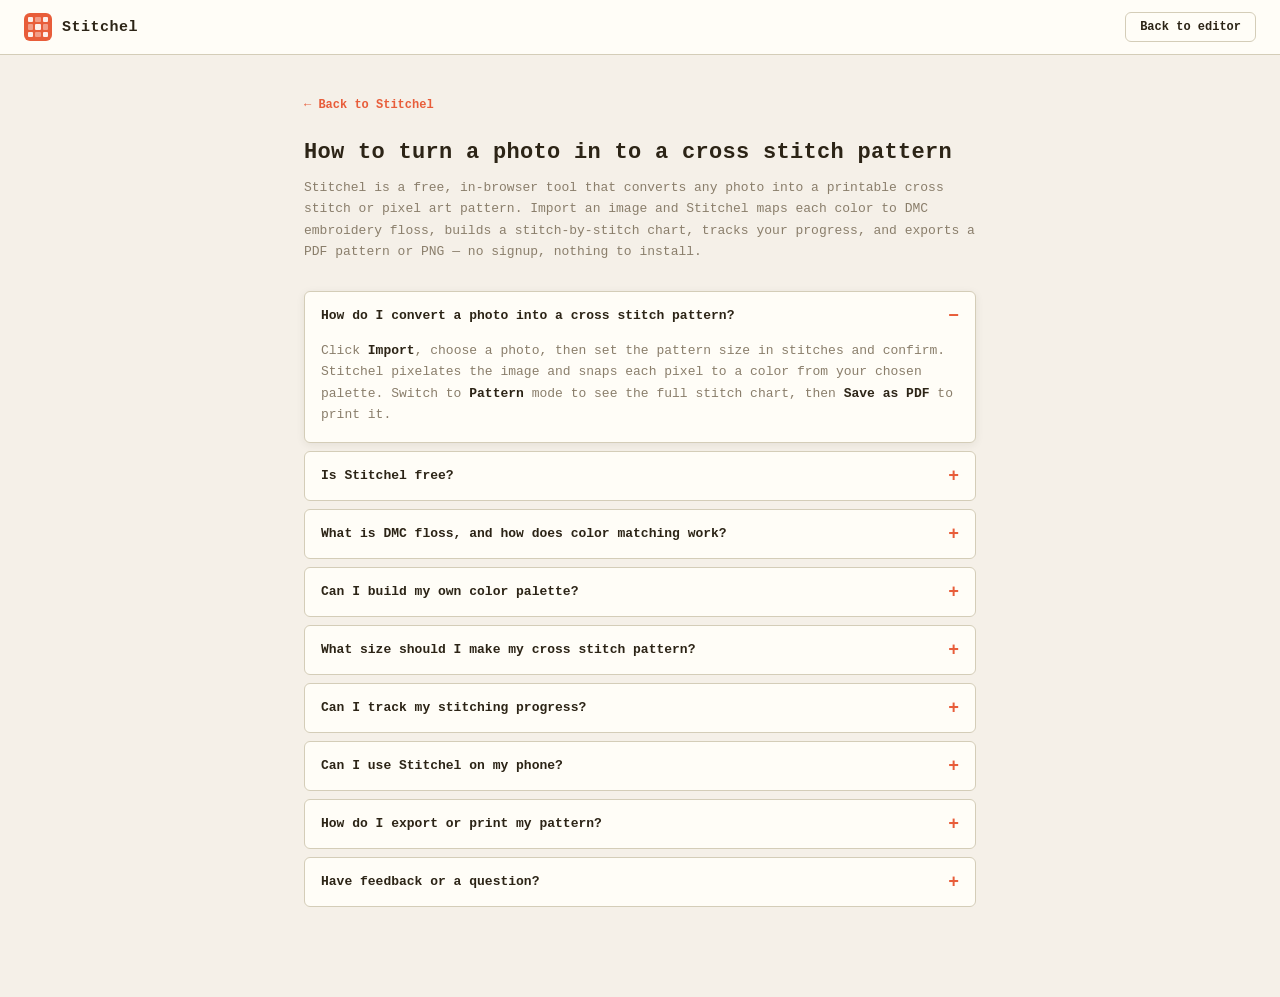
==== faq.html @ 091bf695 "add faq" ====
<!DOCTYPE html>
<html lang="en">
<head>
<meta charset="UTF-8">
<meta name="viewport" content="width=device-width, initial-scale=1.0">
<title>Stitchel FAQ — How to Turn a Photo into a Cross Stitch Pattern</title>
<meta name="description" content="Frequently asked questions about Stitchel, the free tool that turns any photo into a printable cross stitch or pixel art pattern mapped to DMC floss. Learn how to import, size, and export your pattern.">
<link rel="canonical" href="https://stitchel.github.io/Stitchel/faq.html">
<meta property="og:title" content="Stitchel FAQ — Photo to Cross Stitch Pattern Maker">
<meta property="og:description" content="How to turn a photo into a printable cross stitch pattern with Stitchel. Free, no signup, in-browser.">
<meta property="og:type" content="website">
<meta property="og:url" content="https://stitchel.github.io/Stitchel/faq.html">
<link rel="icon" href="favicon.svg" type="image/svg+xml">
<link rel="stylesheet" href="css/styles.css?v=16">
<style>
  /* Page-specific: FAQ is a normal scrolling document, not the full-viewport app */
  body { height: auto; min-height: 100vh; overflow: auto; }
  .faq-wrap { max-width: 720px; margin: 0 auto; padding: 40px 24px 72px; }
  .faq-back { display: inline-flex; align-items: center; gap: 6px; color: var(--accent); text-decoration: none; font-size: 12px; font-weight: 700; margin-bottom: 28px; }
  .faq-back:hover { color: var(--accent-hover); }
  .header-actions .btn { text-decoration: none; }
  .faq-title { font-size: 22px; font-weight: 700; color: var(--text); margin-bottom: 12px; letter-spacing: 0.3px; }
  .faq-intro { color: var(--text-muted); line-height: 1.65; font-size: 13px; margin-bottom: 28px; }
  .faq-item { border: 1px solid var(--border); border-radius: var(--radius-sm); background: var(--surface); margin-bottom: 8px; overflow: hidden; }
  .faq-item summary { cursor: pointer; padding: 14px 16px; font-size: 13px; font-weight: 700; color: var(--text); list-style: none; display: flex; justify-content: space-between; align-items: center; gap: 12px; }
  .faq-item summary::-webkit-details-marker { display: none; }
  .faq-item summary::after { content: "+"; color: var(--accent); font-size: 18px; font-weight: 700; flex-shrink: 0; }
  .faq-item[open] summary::after { content: "−"; }
  .faq-item[open] { box-shadow: var(--shadow); }
  .faq-answer { padding: 0 16px 16px; color: var(--text-muted); line-height: 1.65; font-size: 13px; }
  .faq-answer strong { color: var(--text); font-weight: 700; }
</style>
</head>
<body>
<header>
  <div class="logo">
    <div class="logo-icon"><span></span><span></span><span></span><span></span><span></span><span></span><span></span><span></span><span></span></div>
    Stitchel
  </div>
  <div class="header-actions">
    <a class="btn" href="index.html">Back to editor</a>
  </div>
</header>

<main class="faq-wrap">
  <a class="faq-back" href="index.html">← Back to Stitchel</a>
  <h1 class="faq-title">How to turn a photo in to a cross stitch pattern</h1>
  <p class="faq-intro">
    Stitchel is a free, in-browser tool that converts any photo into a printable cross
    stitch or pixel art pattern. Import an image and Stitchel maps each color to DMC
    embroidery floss, builds a stitch-by-stitch chart, tracks your progress, and exports
    a PDF pattern or PNG — no signup, nothing to install.
  </p>

  <details class="faq-item" open>
    <summary>How do I convert a photo into a cross stitch pattern?</summary>
    <div class="faq-answer">
      Click <strong>Import</strong>, choose a photo, then set the pattern size in stitches
      and confirm. Stitchel pixelates the image and snaps each pixel to a color from your
      chosen palette. Switch to <strong>Pattern</strong> mode to see the full stitch chart,
      then <strong>Save as PDF</strong> to print it.
    </div>
  </details>

  <details class="faq-item">
    <summary>Is Stitchel free?</summary>
    <div class="faq-answer">
      Yes. Stitchel is completely free with no account or signup required. It runs entirely
      in your browser, so your photos never leave your device.
    </div>
  </details>

  <details class="faq-item">
    <summary>What is DMC floss, and how does color matching work?</summary>
    <div class="faq-answer">
      DMC is the most widely used brand of cross stitch embroidery thread, with each shade
      identified by a number. Pick the <strong>DMC Thread</strong> palette and Stitchel
      matches every color in your image to the closest real DMC floss number, so you can buy
      the exact threads your pattern needs.
    </div>
  </details>

  <details class="faq-item">
    <summary>Can I build my own color palette?</summary>
    <div class="faq-answer">
      Yes. Click the <strong>+</strong> next to the palette selector to create a custom
      palette. Add colors by DMC number or hex code, name the palette, and reuse it across
      projects.
    </div>
  </details>

  <details class="faq-item">
    <summary>What size should I make my cross stitch pattern?</summary>
    <div class="faq-answer">
      Size is measured in stitches. Smaller patterns (around 32×32) stitch up quickly and
      suit simple images; larger patterns (100×100 or more) capture more detail but take
      longer. You can set any size between 16 and 600 stitches on import.
    </div>
  </details>

  <details class="faq-item">
    <summary>Can I track my stitching progress?</summary>
    <div class="faq-answer">
      Yes. In Pattern mode, the built-in <strong>Stitch Tracker</strong> lets you mark
      stitches complete and shows how many remain, so you can pick up where you left off.
    </div>
  </details>

  <details class="faq-item">
    <summary>Can I use Stitchel on my phone?</summary>
    <div class="faq-answer">
      Yes — Stitchel works on mobile for importing a photo and previewing your pattern.
      For the full editor with drawing tools, a computer works best.
    </div>
  </details>

  <details class="faq-item">
    <summary>How do I export or print my pattern?</summary>
    <div class="faq-answer">
      Use <strong>Pattern</strong> then <strong>Save as PDF</strong> for a printable chart
      with a color-to-DMC key, or <strong>PNG</strong> to export the pixel art as an image.
    </div>
  </details>

  <details class="faq-item">
  <summary>Have feedback or a question?</summary>
  <div class="faq-answer">
    We'd love to hear it. Whether you've found a bug, want to request a feature, or
    just have a question about how something works, send it our way through the
    <strong><a href="https://docs.google.com/forms/d/e/1FAIpQLSe4hf3BldM_hMr7b-TSUjwblDpYzKGfjF9lZdkdd1wYcKbIjg/viewform?usp=send_form" target="_blank" rel="noopener noreferrer">feedback form</a></strong>.
    It's the fastest way to reach us.
  </div>
</details>


</main>
</body>
</html>
---- css/styles.css ----
:root {
  --bg: #F5F0E8;
  --surface: #FFFDF7;
  --surface-alt: #EDE8DD;
  --border: #D4CDB8;
  --text: #2C2416;
  --text-muted: #8A7E6B;
  --accent: #E85D3A;
  --accent-hover: #D04A28;
  --accent-soft: #FFF0EC;
  --tool-active: #E85D3A;
  --tool-bg: #F5F0E8;
  --shadow: 0 2px 8px rgba(44,36,22,0.08);
  --shadow-lg: 0 4px 20px rgba(44,36,22,0.12);
  --radius: 10px;
  --radius-sm: 6px;
}

* { margin: 0; padding: 0; box-sizing: border-box; }

body {
  font-family: 'SF Mono', 'Fira Code', 'Consolas', monospace;
  background: var(--bg);
  color: var(--text);
  height: 100vh;
  overflow: hidden;
  display: flex;
  flex-direction: column;
}

header {
  display: flex;
  align-items: center;
  justify-content: space-between;
  padding: 12px 24px;
  background: var(--surface);
  border-bottom: 1px solid var(--border);
  flex-shrink: 0;
}

.logo {
  display: flex;
  align-items: center;
  gap: 10px;
  font-size: 15px;
  font-weight: 700;
  letter-spacing: 0.5px;
  color: var(--text);
}

.logo-icon {
  width: 28px; height: 28px;
  background: var(--accent);
  border-radius: 6px;
  display: grid;
  grid-template-columns: repeat(3, 1fr);
  grid-template-rows: repeat(3, 1fr);
  gap: 2px;
  padding: 4px;
}
.logo-icon span {
  background: rgba(255,255,255,0.9);
  border-radius: 1px;
}
.logo-icon span:nth-child(2),
.logo-icon span:nth-child(4),
.logo-icon span:nth-child(6),
.logo-icon span:nth-child(8) { background: rgba(255,255,255,0.4); }

.header-actions {
  display: flex;
  gap: 8px;
  align-items: center;
}

.btn {
  padding: 7px 14px;
  border: 1px solid var(--border);
  border-radius: var(--radius-sm);
  background: var(--surface);
  color: var(--text);
  font-family: inherit;
  font-size: 12px;
  font-weight: 600;
  cursor: pointer;
  transition: all 0.15s;
  display: flex;
  align-items: center;
  gap: 6px;
}
.btn:hover { background: var(--surface-alt); }
.btn-accent {
  background: var(--accent);
  color: white;
  border-color: var(--accent);
}
.btn-accent:hover { background: var(--accent-hover); }
.btn svg { width: 14px; height: 14px; }

.main-layout {
  display: flex;
  flex: 1;
  overflow: hidden;
}

.feedback-link {
  padding: 0;
  color: var(--accent);
  text-decoration: none;
  font-size: 12px;
  font-weight: 700;
  line-height: 1;
  background: transparent;
  border: 0;
}

.feedback-link:hover {
  color: var(--accent-hover);
}

.sidebar-links {
  align-self: flex-end;
  margin-top: auto;
  display: flex;
  gap: 16px;
  align-items: center;
}

.sidebar-links .feedback-link {
  margin-top: 0;
}

body.pattern-mode .feedback-link {
  display: none;
}

body.pattern-mode .sidebar-links {
  display: none;
}

.pattern-frame {
  flex: 1;
  min-width: 0;
  height: 100%;
  border: 0;
  background: #fff;
}

body.pattern-mode .toolbar,
body.pattern-mode .canvas-area,
body.pattern-mode .sidebar {
  display: none;
}

body.pattern-mode .header-actions > :not(.pattern-mode-action) {
  display: none;
}

body.pattern-mode .pattern-mode-action {
  display: flex !important;
}

.toolbar {
  width: 56px;
  background: var(--surface);
  border-right: 1px solid var(--border);
  display: flex;
  flex-direction: column;
  align-items: center;
  padding: 12px 0;
  gap: 4px;
  flex-shrink: 0;
  overflow: visible;
}

.tool-btn {
  width: 40px;
  height: 40px;
  border: none;
  border-radius: var(--radius-sm);
  background: transparent;
  color: var(--text-muted);
  cursor: pointer;
  display: flex;
  align-items: center;
  justify-content: center;
  transition: all 0.15s;
  position: relative;
}
.tool-btn:hover { background: var(--tool-bg); color: var(--text); }
.tool-btn.active {
  background: var(--accent-soft);
  color: var(--tool-active);
}
.tool-btn svg { width: 20px; height: 20px; }
.tool-menu-wrap {
  width: 46px;
  height: 40px;
  position: relative;
  flex: 0 0 46px;
}
.tool-menu-wrap > .tool-btn .tooltip { display: none; }
.brush-size-menu {
  display: none;
  position: absolute;
  left: 40px;
  top: 0;
  margin-left: 0;
  grid-template-columns: repeat(4, 32px);
  gap: 4px;
  padding: 6px;
  background: var(--surface);
  border: 1px solid var(--border);
  border-radius: var(--radius-sm);
  box-shadow: var(--shadow);
  z-index: 120;
}
.tool-menu-wrap:hover .brush-size-menu,
.tool-menu-wrap:focus-within .brush-size-menu {
  display: grid;
}
.tool-sep {
  width: 28px;
  height: 1px;
  background: var(--border);
  margin: 4px 0;
}

.tool-btn .tooltip {
  position: absolute;
  left: 52px;
  background: var(--text);
  color: var(--surface);
  padding: 4px 8px;
  border-radius: 4px;
  font-size: 11px;
  white-space: nowrap;
  pointer-events: none;
  opacity: 0;
  transition: opacity 0.15s;
  z-index: 100;
}
.tool-btn:hover .tooltip { opacity: 1; }

.canvas-area {
  flex: 1;
  display: block;
  overflow: hidden;
  position: relative;
  background:
    radial-gradient(circle at 50% 50%, rgba(232,93,58,0.03) 0%, transparent 70%);
}

.canvas-wrapper {
  position: absolute;
  left: 50%;
  top: 50%;
  box-shadow: var(--shadow-lg);
  border-radius: 4px;
  overflow: hidden;
  transform: translate(-50%, -50%);
  transform-origin: center center;
  will-change: transform;
}

#pixelCanvas {
  display: block;
  cursor: crosshair;
  background: #fff;
  image-rendering: pixelated;
}

.sidebar {
  width: 220px;
  background: var(--surface);
  border-left: 1px solid var(--border);
  padding: 16px;
  display: flex;
  flex-direction: column;
  gap: 16px;
  overflow-y: auto;
  flex-shrink: 0;
}

.panel {
  display: flex;
  flex-direction: column;
  gap: 8px;
}

.panel-title {
  font-size: 10px;
  font-weight: 700;
  text-transform: uppercase;
  letter-spacing: 1.2px;
  color: var(--text-muted);
}

.color-current {
  display: flex;
  align-items: center;
  gap: 10px;
}

.color-preview {
  width: 36px;
  height: 36px;
  border-radius: var(--radius-sm);
  border: 2px solid var(--border);
  cursor: pointer;
  position: relative;
  overflow: hidden;
}
.color-preview-fg {
  width: 100%;
  height: 100%;
}

#colorInput {
  position: absolute;
  top: 0; left: 0;
  width: 100%; height: 100%;
  opacity: 0;
  cursor: pointer;
}

.color-hex {
  font-size: 13px;
  font-weight: 600;
  font-family: inherit;
  color: var(--text);
  background: none;
  border: 1px solid var(--border);
  border-radius: var(--radius-sm);
  padding: 6px 8px;
  width: 90px;
}

.palette-header {
  display: flex;
  align-items: center;
  justify-content: space-between;
}

.palette-select {
  font-family: inherit;
  font-size: 11px;
  font-weight: 600;
  padding: 4px 6px;
  border: 1px solid var(--border);
  border-radius: var(--radius-sm);
  background: var(--surface);
  color: var(--text);
  flex: 1;
  min-width: 0;
}

.palette-actions {
  display: flex;
  gap: 3px;
  margin-left: 6px;
}

.palette-action-btn {
  width: 22px;
  height: 22px;
  border: 1px solid var(--border);
  border-radius: 4px;
  background: var(--surface);
  color: var(--text-muted);
  cursor: pointer;
  display: flex;
  align-items: center;
  justify-content: center;
  font-size: 14px;
  font-weight: 700;
  line-height: 1;
  transition: all 0.15s;
  padding: 0;
}
.palette-action-btn:hover { background: var(--surface-alt); color: var(--text); }
.palette-action-btn.danger:hover { background: #fde8e8; color: #c0392b; }

.palette-swatch {
  position: relative;
}
.palette-swatch .swatch-label {
  position: absolute;
  bottom: calc(100% + 4px);
  left: 50%;
  transform: translateX(-50%);
  background: var(--text);
  color: var(--surface);
  padding: 2px 5px;
  border-radius: 3px;
  font-size: 9px;
  white-space: nowrap;
  pointer-events: none;
  opacity: 0;
  transition: opacity 0.15s;
  z-index: 50;
}
.palette-swatch:hover .swatch-label { opacity: 1; }

.custom-palette-editor {
  display: flex;
  flex-direction: column;
  gap: 12px;
}

.custom-palette-name {
  font-family: inherit;
  font-size: 13px;
  font-weight: 600;
  padding: 6px 8px;
  border: 1px solid var(--border);
  border-radius: var(--radius-sm);
  background: var(--surface);
  color: var(--text);
  width: 100%;
}

.custom-color-row {
  display: flex;
  gap: 6px;
  align-items: center;
}

.custom-color-input {
  width: 32px;
  height: 32px;
  border: 2px solid var(--border);
  border-radius: var(--radius-sm);
  padding: 0;
  cursor: pointer;
  background: none;
}

.custom-color-hex {
  font-family: inherit;
  font-size: 12px;
  font-weight: 600;
  padding: 6px 8px;
  border: 1px solid var(--border);
  border-radius: var(--radius-sm);
  background: var(--surface);
  color: var(--text);
  width: 80px;
}

.custom-palette-swatches {
  display: flex;
  flex-wrap: wrap;
  gap: 10px 8px;
  min-height: 30px;
  padding: 0 0 12px;
  background: transparent;
}

.custom-swatch-item {
  display: flex;
  flex-direction: column;
  align-items: center;
  gap: 4px;
}

.custom-swatch {
  width: 22px;
  height: 22px;
  border-radius: 3px;
  border: 1px solid rgba(0,0,0,0.1);
  cursor: pointer;
  position: relative;
}
.custom-swatch:hover::after {
  content: '×';
  position: absolute;
  inset: 0;
  display: flex;
  align-items: center;
  justify-content: center;
  background: rgba(0,0,0,0.4);
  color: white;
  font-size: 12px;
  font-weight: 700;
  border-radius: 3px;
}

.custom-swatch-label {
  font-size: 8px;
  line-height: 1;
  color: var(--text-muted);
  white-space: nowrap;
  pointer-events: none;
}

.custom-empty-msg {
  font-size: 11px;
  color: var(--text-muted);
  text-align: center;
  padding: 4px;
}

.palette-grid {
  display: grid;
  grid-template-columns: repeat(6, 1fr);
  gap: 3px;
}

.palette-swatch {
  aspect-ratio: 1;
  border-radius: 4px;
  border: 2px solid transparent;
  cursor: pointer;
  transition: all 0.1s;
}
.palette-swatch:hover { transform: scale(1.15); }
.palette-swatch.active { border-color: var(--text); }

.grid-slider {
  flex: 1;
  -webkit-appearance: none;
  appearance: none;
  height: 4px;
  background: var(--border);
  border-radius: 2px;
  outline: none;
}
.grid-slider::-webkit-slider-thumb {
  -webkit-appearance: none;
  width: 14px;
  height: 14px;
  background: var(--accent);
  border-radius: 50%;
  cursor: pointer;
}

.toggle-row {
  display: flex;
  align-items: center;
  justify-content: space-between;
  font-size: 12px;
  font-weight: 600;
}

.toggle {
  width: 36px;
  height: 20px;
  background: var(--border);
  border-radius: 10px;
  border: none;
  cursor: pointer;
  position: relative;
  transition: background 0.2s;
}
.toggle.on { background: var(--accent); }
.toggle::after {
  content: '';
  position: absolute;
  top: 2px;
  left: 2px;
  width: 16px;
  height: 16px;
  background: white;
  border-radius: 50%;
  transition: transform 0.2s;
}
.toggle.on::after { transform: translateX(16px); }

.toolbar .brush-size-btn {
  width: 32px;
  height: 32px;
  flex: 0 0 32px;
  border: 1px solid var(--border);
  border-radius: var(--radius-sm);
  background: var(--surface);
  cursor: pointer;
  display: flex;
  align-items: center;
  justify-content: center;
  transition: all 0.15s;
}
.toolbar .brush-size-btn:hover { background: var(--surface-alt); }
.toolbar .brush-size-btn.active {
  border-color: var(--accent);
  background: var(--accent-soft);
}
.toolbar .brush-dot {
  background: var(--text);
  border-radius: 0;
}

.zoom-controls {
  display: flex;
  align-items: center;
  gap: 6px;
}
.zoom-btn {
  width: 28px;
  height: 28px;
  border: 1px solid var(--border);
  border-radius: var(--radius-sm);
  background: var(--surface);
  cursor: pointer;
  display: flex;
  align-items: center;
  justify-content: center;
  font-size: 14px;
  font-weight: 700;
  color: var(--text-muted);
  transition: all 0.15s;
}
.zoom-btn:hover { background: var(--surface-alt); color: var(--text); }
.zoom-label {
  font-size: 12px;
  font-weight: 600;
  min-width: 40px;
  text-align: center;
}

.layers-panel {
  display: flex;
  flex-direction: column;
  gap: 4px;
}

.coords-bar {
  position: absolute;
  bottom: 12px;
  left: 50%;
  transform: translateX(-50%);
  background: var(--surface);
  padding: 4px 12px;
  border-radius: 20px;
  font-size: 11px;
  color: var(--text-muted);
  border: 1px solid var(--border);
  pointer-events: none;
  z-index: 10;
  margin-bottom: 52px;
}

.shortcut-hint {
  font-size: 10px;
  color: var(--text-muted);
  font-weight: 400;
  opacity: 0.7;
  margin-left: 4px;
}

.import-modal-overlay {
  position: fixed;
  inset: 0;
  background: rgba(44,36,22,0.35);
  display: flex;
  align-items: center;
  justify-content: center;
  z-index: 200;
  opacity: 0;
  pointer-events: none;
  transition: opacity 0.2s;
}
.import-modal-overlay.visible {
  opacity: 1;
  pointer-events: all;
}

.import-modal {
  background: var(--surface);
  border-radius: var(--radius);
  box-shadow: var(--shadow-lg);
  padding: 24px;
  width: min(420px, calc(100vw - 32px));
  display: flex;
  flex-direction: column;
  gap: 16px;
}

.import-modal h3 {
  font-size: 14px;
  font-weight: 700;
}

#paletteOverlay .import-modal {
  width: min(440px, calc(100vw - 32px));
  padding: 30px;
  gap: 18px;
  max-height: calc(100vh - 32px);
  overflow: hidden;
}

#paletteOverlay .import-modal h3 {
  font-size: 18px;
}

#paletteOverlay .custom-palette-editor {
  gap: 14px;
  min-height: 0;
  flex: 1;
}

#paletteOverlay .custom-palette-name,
#paletteOverlay .custom-color-hex,
#paletteOverlay #colorMode {
  font-size: 14px !important;
  padding: 9px 11px !important;
}

#paletteOverlay .custom-palette-name {
  font-size: 15px !important;
}

#paletteOverlay .import-option {
  font-size: 14px;
}

#paletteOverlay .custom-color-row {
  gap: 10px;
}

#paletteOverlay #dmcNumberInput {
  width: 100px !important;
}

#paletteOverlay #dmcPreviewSwatch {
  width: 36px !important;
  height: 36px !important;
}

#paletteOverlay #addDmcBtn,
#paletteOverlay #addColorBtn,
#paletteOverlay .import-actions .btn {
  padding: 9px 16px !important;
  font-size: 14px !important;
}

#paletteOverlay .custom-palette-swatches {
  gap: 10px;
  padding: 12px 2px 14px;
  flex: 1;
  min-height: 120px;
  overflow-y: auto;
  align-content: flex-start;
  border-top: 1px solid var(--border);
  border-bottom: 1px solid var(--border);
}

#paletteOverlay .custom-empty-msg {
  font-size: 13px;
}

#paletteOverlay .custom-swatch {
  width: 30px;
  height: 30px;
}

#paletteOverlay .custom-swatch span {
  bottom: -18px !important;
  font-size: 10px !important;
}

.import-preview-wrap {
  display: flex;
  align-items: center;
  justify-content: center;
  background: var(--surface-alt);
  border-radius: var(--radius-sm);
  padding: 18px;
  min-height: 240px;
}

.import-preview-wrap canvas {
  max-width: 100%;
  max-height: 280px;
  image-rendering: pixelated;
  border-radius: 2px;
  box-shadow: 0 1px 4px rgba(0,0,0,0.1);
}

.import-option {
  display: flex;
  align-items: center;
  justify-content: space-between;
  font-size: 12px;
  font-weight: 600;
}

.import-size-option {
  align-items: stretch;
  flex-direction: column;
  gap: 10px;
}

.import-size-option > span:first-child {
  display: flex;
  align-items: center;
}

.import-size-label {
  display: inline-flex;
  align-items: baseline;
  gap: 4px;
}

.import-size-count {
  color: rgba(138, 126, 107, 0.72);
  font-size: 11px;
  font-weight: 600;
  font-variant-numeric: tabular-nums;
  white-space: nowrap;
}

.import-size-control {
  display: flex;
  align-items: center;
  gap: 8px;
}

.import-size-slider {
  flex: 1;
  min-width: 0;
}

.import-size-control input[type="number"] {
  width: 60px;
  padding: 5px 6px;
  border: 1px solid var(--border);
  border-radius: var(--radius-sm);
  background: var(--surface);
  color: var(--text);
  font-family: inherit;
  font-size: 12px;
  font-weight: 700;
  font-variant-numeric: tabular-nums;
  text-align: right;
}

.import-actions {
  display: flex;
  gap: 8px;
  justify-content: flex-end;
}

#importFile { display: none; }

.stitch-tracker {
  max-height: 200px;
  overflow-y: auto;
  display: flex;
  flex-direction: column;
  gap: 2px;
}

.stitch-row {
  display: flex;
  align-items: center;
  gap: 5px;
  padding: 3px 4px;
  border-radius: 4px;
  cursor: pointer;
  font-size: 11px;
  font-weight: 600;
  transition: background 0.1s;
  user-select: none;
}
.stitch-row:hover { background: var(--surface-alt); }
.stitch-row.done { opacity: 0.4; text-decoration: line-through; }

.stitch-check {
  width: 14px;
  height: 14px;
  border-radius: 3px;
  border: 2px solid var(--border);
  flex-shrink: 0;
  display: flex;
  align-items: center;
  justify-content: center;
  font-size: 9px;
  transition: all 0.15s;
}
.stitch-row.done .stitch-check {
  background: #22c55e;
  border-color: #16a34a;
  color: #fff;
}

.stitch-swatch {
  width: 14px;
  height: 14px;
  border-radius: 3px;
  border: 1px solid rgba(0,0,0,0.15);
  flex-shrink: 0;
}

.stitch-count {
  font-size: 9px;
  color: var(--text-muted);
  margin-left: auto;
}

.stitch-progress {
  font-size: 10px;
  color: var(--text-muted);
  font-weight: 600;
}

@media print {
  header, .toolbar, .sidebar, .coords-bar { display: none; }
  body { background: white; }
  .canvas-area { background: none; }
  .canvas-wrapper { box-shadow: none; }
}
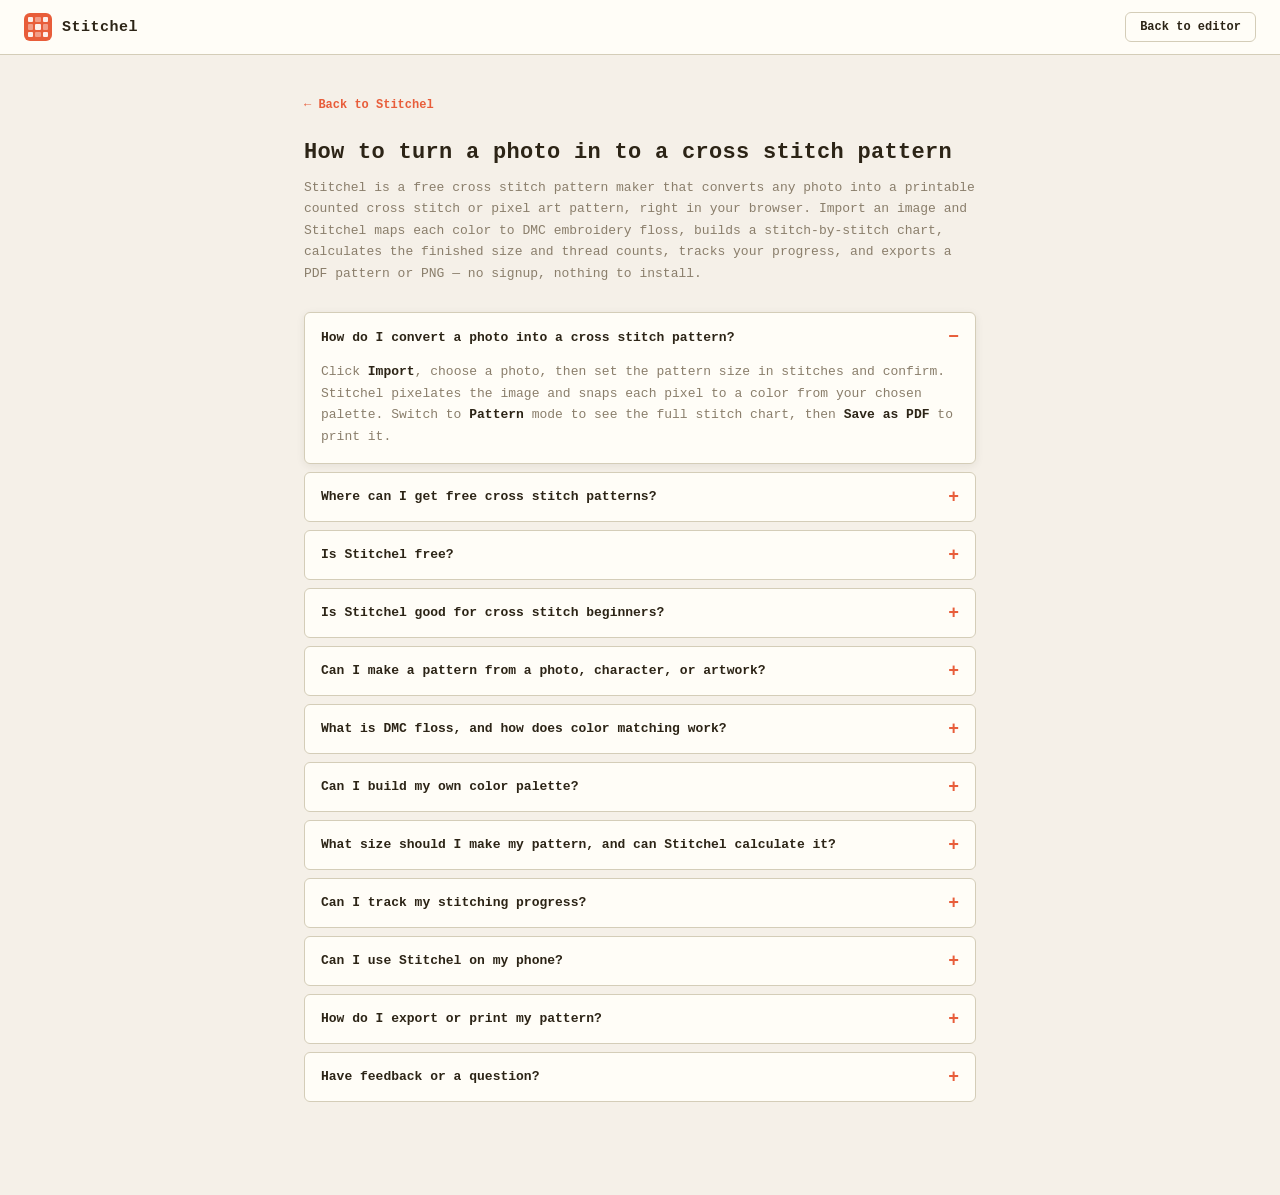
==== commit 2b824ac7: "improve faq" ====
--- a/faq.html
+++ b/faq.html
@@ -3,11 +3,11 @@
 <head>
 <meta charset="UTF-8">
 <meta name="viewport" content="width=device-width, initial-scale=1.0">
-<title>Stitchel FAQ — How to Turn a Photo into a Cross Stitch Pattern</title>
-<meta name="description" content="Frequently asked questions about Stitchel, the free tool that turns any photo into a printable cross stitch or pixel art pattern mapped to DMC floss. Learn how to import, size, and export your pattern.">
+<title>Stitchel FAQ — Free Cross Stitch Pattern Maker: Photo to Pattern</title>
+<meta name="description" content="Frequently asked questions about Stitchel, the free cross stitch pattern maker that turns any photo into a printable counted cross stitch or pixel art pattern mapped to DMC floss. Great for beginners. Learn how to import, size, and export your pattern.">
 <link rel="canonical" href="https://stitchel.github.io/Stitchel/faq.html">
-<meta property="og:title" content="Stitchel FAQ — Photo to Cross Stitch Pattern Maker">
-<meta property="og:description" content="How to turn a photo into a printable cross stitch pattern with Stitchel. Free, no signup, in-browser.">
+<meta property="og:title" content="Stitchel FAQ — Free Photo to Cross Stitch Pattern Maker">
+<meta property="og:description" content="How to turn a photo into a free printable cross stitch pattern with Stitchel. No signup, in-browser, beginner-friendly, DMC floss matching.">
 <meta property="og:type" content="website">
 <meta property="og:url" content="https://stitchel.github.io/Stitchel/faq.html">
 <link rel="icon" href="favicon.svg" type="image/svg+xml">
@@ -46,10 +46,11 @@
   <a class="faq-back" href="index.html">← Back to Stitchel</a>
   <h1 class="faq-title">How to turn a photo in to a cross stitch pattern</h1>
   <p class="faq-intro">
-    Stitchel is a free, in-browser tool that converts any photo into a printable cross
-    stitch or pixel art pattern. Import an image and Stitchel maps each color to DMC
-    embroidery floss, builds a stitch-by-stitch chart, tracks your progress, and exports
-    a PDF pattern or PNG — no signup, nothing to install.
+    Stitchel is a free cross stitch pattern maker that converts any photo into a printable
+    counted cross stitch or pixel art pattern, right in your browser. Import an image and
+    Stitchel maps each color to DMC embroidery floss, builds a stitch-by-stitch chart,
+    calculates the finished size and thread counts, tracks your progress, and exports a PDF
+    pattern or PNG — no signup, nothing to install.
   </p>
 
   <details class="faq-item" open>
@@ -63,10 +64,40 @@
   </details>
 
   <details class="faq-item">
+    <summary>Where can I get free cross stitch patterns?</summary>
+    <div class="faq-answer">
+      Make your own for free. Instead of hunting for free cross stitch patterns online,
+      turn any photo you already have into a printable pattern with Stitchel — no purchase,
+      no subscription, and no signup. Every pattern you create is free to download as a PDF
+      or PNG.
+    </div>
+  </details>
+
+  <details class="faq-item">
     <summary>Is Stitchel free?</summary>
     <div class="faq-answer">
       Yes. Stitchel is completely free with no account or signup required. It runs entirely
       in your browser, so your photos never leave your device.
+    </div>
+  </details>
+
+  <details class="faq-item">
+    <summary>Is Stitchel good for cross stitch beginners?</summary>
+    <div class="faq-answer">
+      Yes. Stitchel is a beginner-friendly way to start counted cross stitch. Begin with a
+      small pattern (around 32×32) so it stitches up quickly, use the <strong>DMC Thread</strong>
+      palette to get exact floss numbers to buy, and let the built-in
+      <strong>Stitch Tracker</strong> keep your place as you learn.
+    </div>
+  </details>
+
+  <details class="faq-item">
+    <summary>Can I make a pattern from a photo, character, or artwork?</summary>
+    <div class="faq-answer">
+      Yes. Stitchel turns any image into a pattern — a personal photo, a pet, a favorite
+      character, or your own artwork. Import the image, pick a size, and Stitchel builds the
+      chart automatically. Please only stitch copyrighted characters for your own personal
+      use.
     </div>
   </details>
 
@@ -90,11 +121,13 @@
   </details>
 
   <details class="faq-item">
-    <summary>What size should I make my cross stitch pattern?</summary>
+    <summary>What size should I make my pattern, and can Stitchel calculate it?</summary>
     <div class="faq-answer">
       Size is measured in stitches. Smaller patterns (around 32×32) stitch up quickly and
       suit simple images; larger patterns (100×100 or more) capture more detail but take
-      longer. You can set any size between 16 and 600 stitches on import.
+      longer. You can set any size between 16 and 600 stitches on import, and Stitchel acts
+      as a cross stitch calculator — it works out the finished dimensions and the thread
+      count you'll need for each color.
     </div>
   </details>
 
